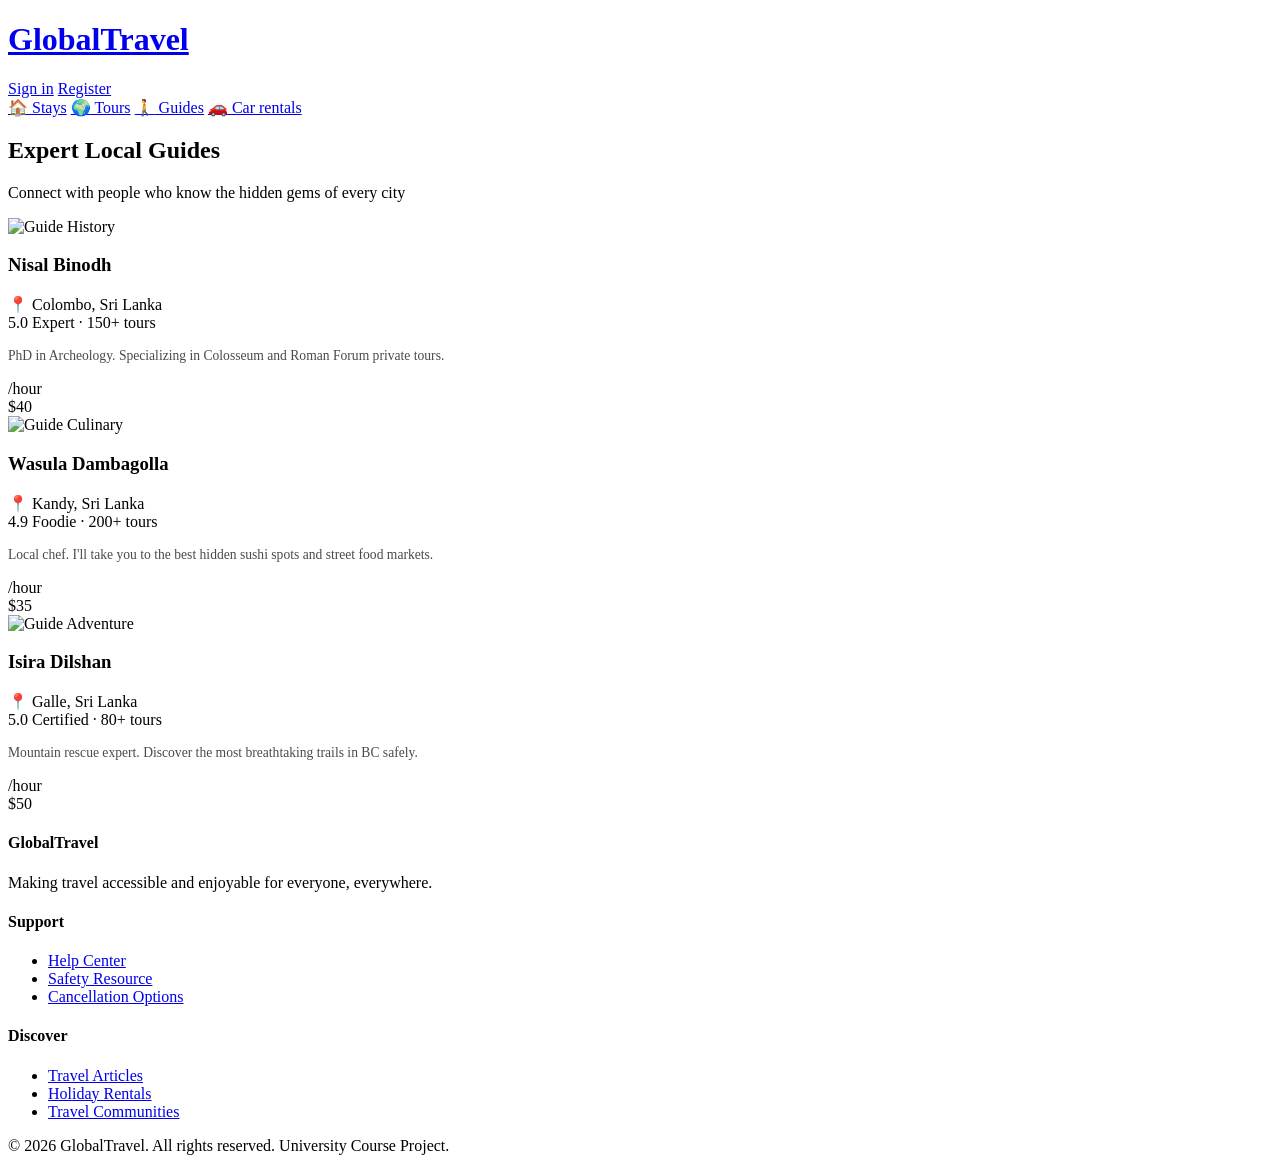
==== guides.html @ 6930b561 "Add files via upload" ====
<!DOCTYPE html>
<html lang="en">
<head>
    <meta charset="UTF-8">
    <meta name="viewport" content="width=device-width, initial-scale=1.0">
    <title>Guides | GlobalTravel</title>
    <link rel="stylesheet" href="css/style.css">
</head>
<body>
    <!-- Header -->
    <header>
        <div class="logo">
            <a href="index.html"><h1>GlobalTravel</h1></a>
        </div>
        <div class="auth-buttons" id="auth-section">
            <a href="login.html" class="btn btn-login">Sign in</a>
            <a href="#" class="btn btn-register">Register</a>
        </div>
    </header>

    <!-- Tab Navigation -->
    <nav class="tab-nav">
        <a href="index.html" class="tab-item"><span>🏠</span> Stays</a>
        <a href="tours.html" class="tab-item"><span>🌍</span> Tours</a>
        <a href="guides.html" class="tab-item"><span>🚶</span> Guides</a>
        <a href="rentals.html" class="tab-item"><span>🚗</span> Car rentals</a>
    </nav>

    <!-- Main Content -->
    <main>
        <div class="section-header">
            <h2>Expert Local Guides</h2>
            <p>Connect with people who know the hidden gems of every city</p>
        </div>

        <div class="card-grid">
            <!-- Guide 1: Nisal Binodh -->
            <div class="property-card" onclick="processBooking('Nisal Binodh - History Tour', '$40/hr')">
                <div class="card-image">
                    <img src="https://images.unsplash.com/photo-1590073242678-70ee3fc28e8e?auto=format&fit=crop&w=500&q=60" alt="Guide">
                    <span class="badge">History</span>
                </div>
                <div class="card-body">
                    <h3>Nisal Binodh</h3>
                    <div class="location">📍 Colombo, Sri Lanka</div>
                    <div class="rating">
                        <span class="score">5.0</span>
                        <span class="price-label">Expert · 150+ tours</span>
                    </div>
                    <p style="font-size: 0.85rem; color: #4a4a4a; margin: 1rem 0;">
                        PhD in Archeology. Specializing in Colosseum and Roman Forum private tours.
                    </p>
                    <div class="price-box">
                        <div class="price-label">/hour</div>
                        <div class="price-value">$40</div>
                    </div>
                </div>
            </div>

            <!-- Guide 2: Wasula Dambagolla -->
            <div class="property-card" onclick="processBooking('Yuki Tanaka - Food Tour', '$35/hr')">
                <div class="card-image">
                    <img src="https://media.licdn.com/dms/image/v2/D5603AQEu1gNucmecmg/profile-displayphoto-scale_400_400/B56ZohOH2PHAAg-/0/1761493942995?e=1771459200&v=beta&t=8StKLpQ9jtUzrZekeMFHHvMmvDOd04r_DJgXqZ7H4G4" alt="Guide">
                    <span class="badge">Culinary</span>
                </div>
                <div class="card-body">
                    <h3>Wasula Dambagolla</h3>
                    <div class="location">📍 Kandy, Sri Lanka</div>
                    <div class="rating">
                        <span class="score">4.9</span>
                        <span class="price-label">Foodie · 200+ tours</span>
                    </div>
                    <p style="font-size: 0.85rem; color: #4a4a4a; margin: 1rem 0;">
                        Local chef. I'll take you to the best hidden sushi spots and street food markets.
                    </p>
                    <div class="price-box">
                        <div class="price-label">/hour</div>
                        <div class="price-value">$35</div>
                    </div>
                </div>
            </div>

            <!-- Guide 3: John Smith -->
            <div class="property-card" onclick="processBooking('John Smith - Hiking Guide', '$50/hr')">
                <div class="card-image">
                    <img src="https://images.unsplash.com/photo-1506794778202-cad84cf45f1d?auto=format&fit=crop&w=500&q=60" alt="Guide">
                    <span class="badge">Adventure</span>
                </div>
                <div class="card-body">
                    <h3>Isira Dilshan</h3>
                    <div class="location">📍 Galle, Sri Lanka</div>
                    <div class="rating">
                        <span class="score">5.0</span>
                        <span class="price-label">Certified · 80+ tours</span>
                    </div>
                    <p style="font-size: 0.85rem; color: #4a4a4a; margin: 1rem 0;">
                        Mountain rescue expert. Discover the most breathtaking trails in BC safely.
                    </p>
                    <div class="price-box">
                        <div class="price-label">/hour</div>
                        <div class="price-value">$50</div>
                    </div>
                </div>
            </div>
        </div>
    </main>

    <!-- Footer -->
    <footer>
        <div class="footer-content">
            <div class="footer-col">
                <h4>GlobalTravel</h4>
                <p>Making travel accessible and enjoyable for everyone, everywhere.</p>
            </div>
            <div class="footer-col">
                <h4>Support</h4>
                <ul>
                    <li><a href="#">Help Center</a></li>
                    <li><a href="#">Safety Resource</a></li>
                    <li><a href="#">Cancellation Options</a></li>
                </ul>
            </div>
            <div class="footer-col">
                <h4>Discover</h4>
                <ul>
                    <li><a href="#">Travel Articles</a></li>
                    <li><a href="#">Holiday Rentals</a></li>
                    <li><a href="#">Travel Communities</a></li>
                </ul>
            </div>
        </div>
        <div class="footer-bottom">
            &copy; 2026 GlobalTravel. All rights reserved. University Course Project.
        </div>
    </footer>

    <script src="js/script.js"></script>
</body>
</html>
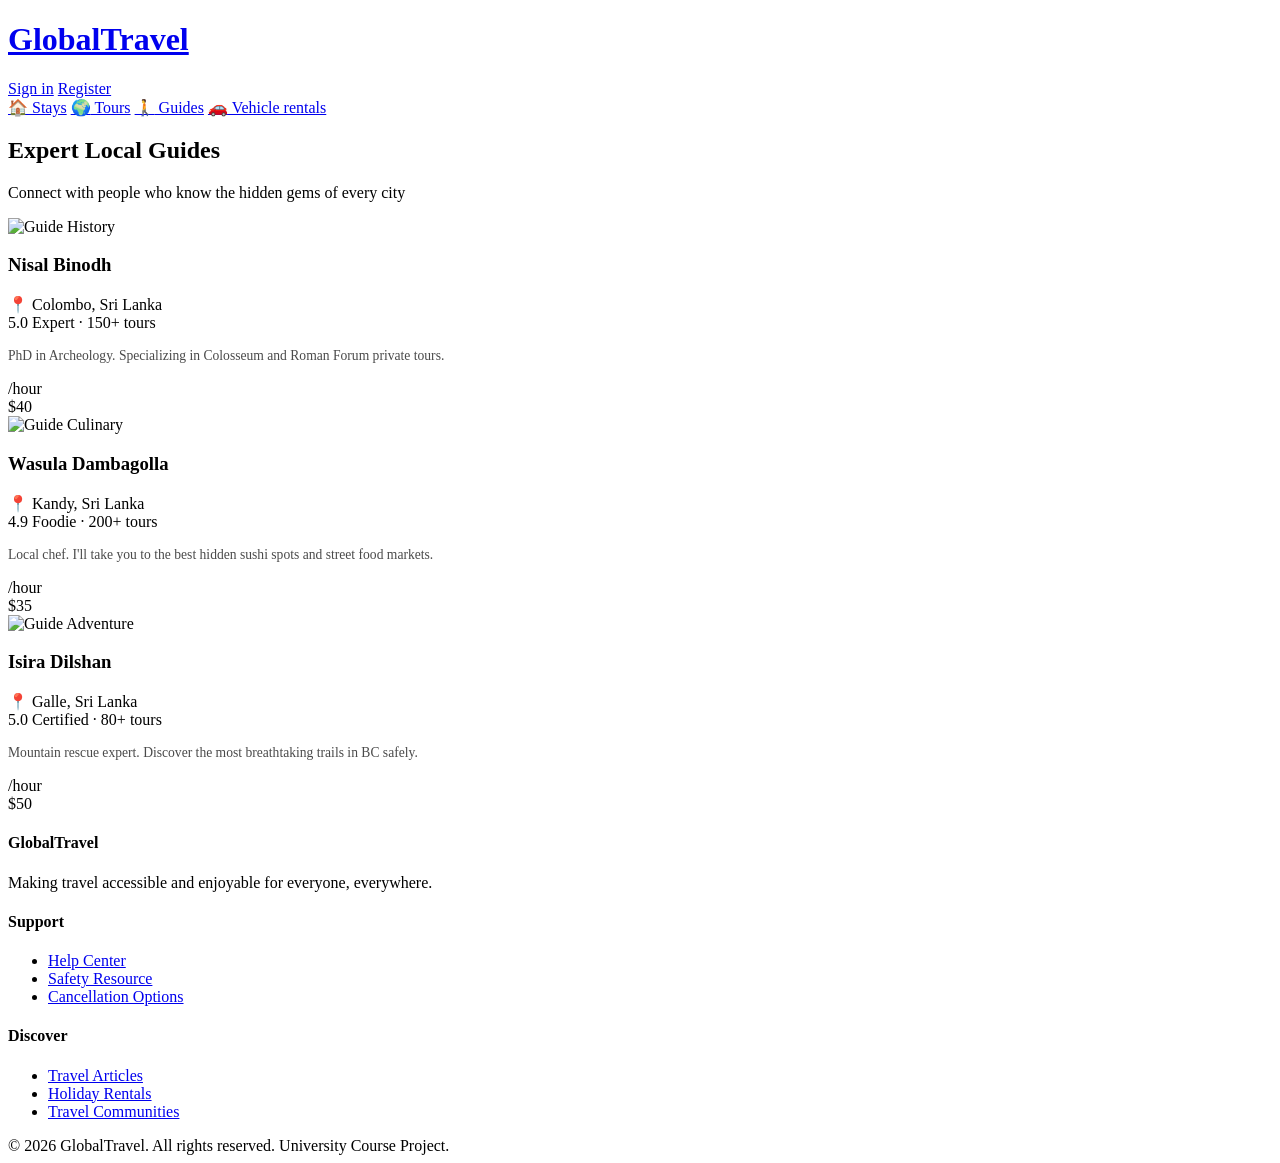
==== commit 4798cd38: "Update guides.html" ====
--- a/guides.html
+++ b/guides.html
@@ -23,7 +23,7 @@
         <a href="index.html" class="tab-item"><span>🏠</span> Stays</a>
         <a href="tours.html" class="tab-item"><span>🌍</span> Tours</a>
         <a href="guides.html" class="tab-item"><span>🚶</span> Guides</a>
-        <a href="rentals.html" class="tab-item"><span>🚗</span> Car rentals</a>
+        <a href="rentals.html" class="tab-item"><span>🚗</span> Vehicle rentals</a>
     </nav>
 
     <!-- Main Content -->
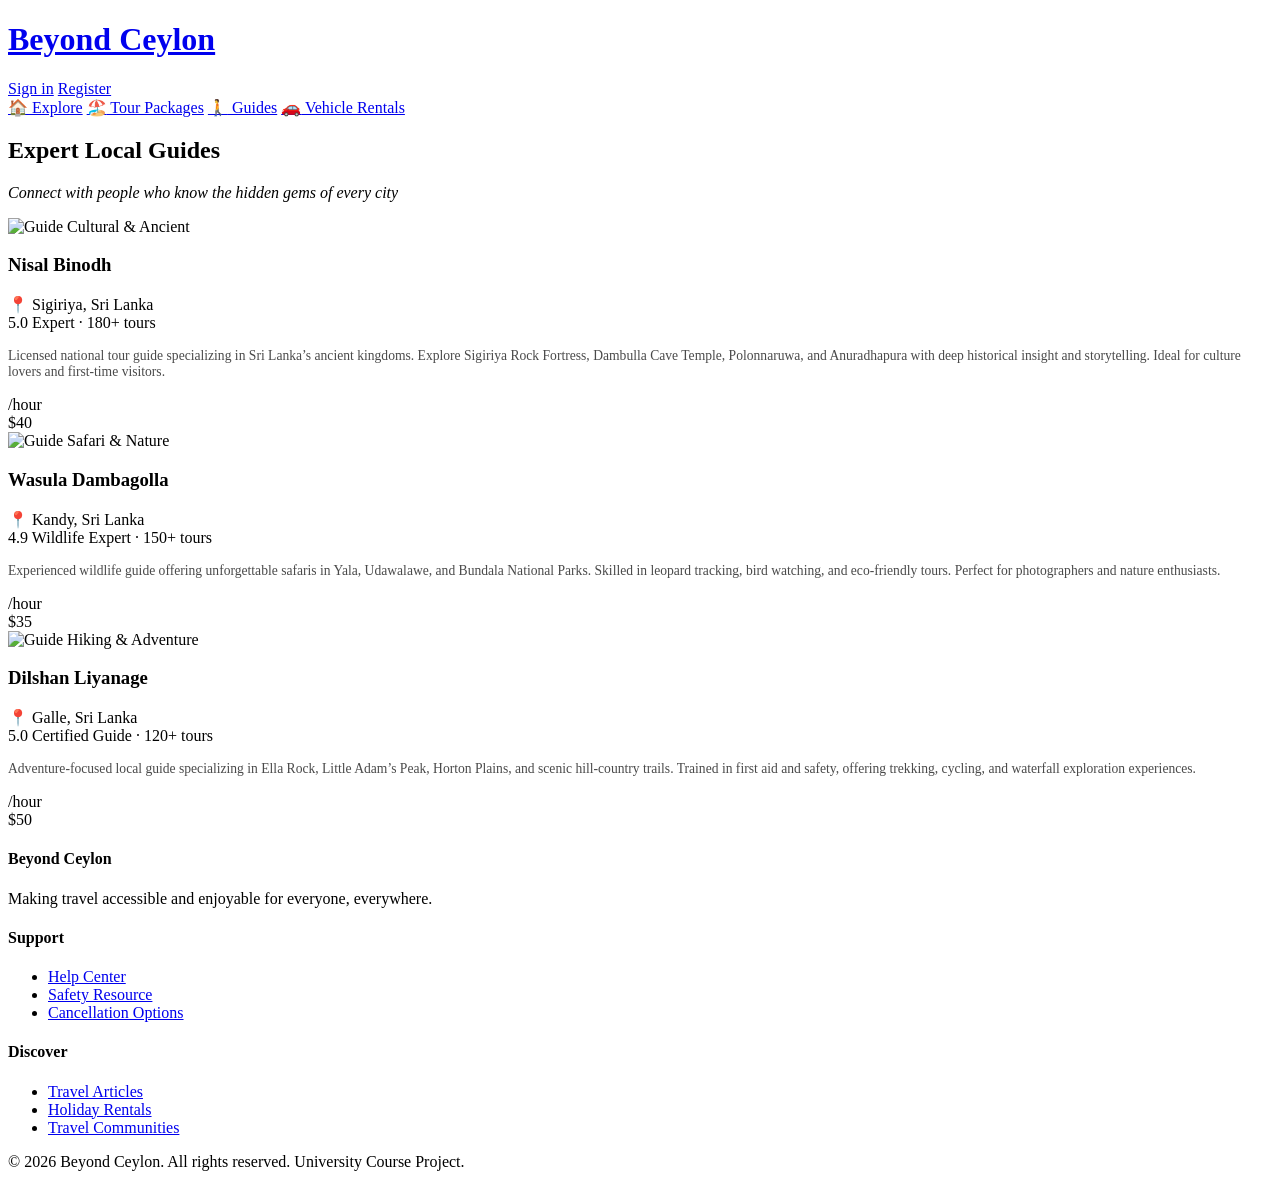
==== commit 09432055: "Add files via upload" ====
--- a/guides.html
+++ b/guides.html
@@ -3,52 +3,54 @@
 <head>
     <meta charset="UTF-8">
     <meta name="viewport" content="width=device-width, initial-scale=1.0">
-    <title>Guides | GlobalTravel</title>
+    <title>Beyond Ceylon | Book Your Next Adventure</title>
     <link rel="stylesheet" href="css/style.css">
 </head>
 <body>
     <!-- Header -->
     <header>
         <div class="logo">
-            <a href="index.html"><h1>GlobalTravel</h1></a>
+            <a href="index.html"><h1>Beyond Ceylon</h1></a>
         </div>
         <div class="auth-buttons" id="auth-section">
             <a href="login.html" class="btn btn-login">Sign in</a>
-            <a href="#" class="btn btn-register">Register</a>
+            <a href="register.html" class="btn btn-register">Register</a>
         </div>
     </header>
 
     <!-- Tab Navigation -->
     <nav class="tab-nav">
-        <a href="index.html" class="tab-item"><span>🏠</span> Stays</a>
-        <a href="tours.html" class="tab-item"><span>🌍</span> Tours</a>
+        <a href="index.html" class="tab-item"><span>🏠</span> Explore</a>
+        <a href="tours.html" class="tab-item"><span>🏖️</span> Tour Packages</a>
         <a href="guides.html" class="tab-item"><span>🚶</span> Guides</a>
-        <a href="rentals.html" class="tab-item"><span>🚗</span> Vehicle rentals</a>
+        <a href="rentals.html" class="tab-item"><span>🚗</span> Vehicle Rentals</a>
     </nav>
 
     <!-- Main Content -->
     <main>
         <div class="section-header">
             <h2>Expert Local Guides</h2>
-            <p>Connect with people who know the hidden gems of every city</p>
+            <p><i>Connect with people who know the hidden gems of every city</i></p>
         </div>
 
         <div class="card-grid">
             <!-- Guide 1: Nisal Binodh -->
             <div class="property-card" onclick="processBooking('Nisal Binodh - History Tour', '$40/hr')">
                 <div class="card-image">
-                    <img src="https://images.unsplash.com/photo-1590073242678-70ee3fc28e8e?auto=format&fit=crop&w=500&q=60" alt="Guide">
-                    <span class="badge">History</span>
+                    <img src="https://img.freepik.com/premium-photo/tourist-guide_693425-31878.jpg" alt="Guide">
+                    <span class="badge">Cultural & Ancient</span>
                 </div>
                 <div class="card-body">
                     <h3>Nisal Binodh</h3>
-                    <div class="location">📍 Colombo, Sri Lanka</div>
+                    <div class="location">📍 Sigiriya, Sri Lanka</div>
                     <div class="rating">
                         <span class="score">5.0</span>
-                        <span class="price-label">Expert · 150+ tours</span>
+                        <span class="price-label">Expert · 180+ tours</span>
                     </div>
                     <p style="font-size: 0.85rem; color: #4a4a4a; margin: 1rem 0;">
-                        PhD in Archeology. Specializing in Colosseum and Roman Forum private tours.
+                       Licensed national tour guide specializing in Sri Lanka’s ancient kingdoms.
+                        Explore Sigiriya Rock Fortress, Dambulla Cave Temple, Polonnaruwa, and Anuradhapura with deep historical insight and storytelling. 
+                        Ideal for culture lovers and first-time visitors.
                     </p>
                     <div class="price-box">
                         <div class="price-label">/hour</div>
@@ -58,20 +60,22 @@
             </div>
 
             <!-- Guide 2: Wasula Dambagolla -->
-            <div class="property-card" onclick="processBooking('Yuki Tanaka - Food Tour', '$35/hr')">
+            <div class="property-card" onclick="processBooking('Wasula Dambagolla - Food Tour', '$35/hr')">
                 <div class="card-image">
-                    <img src="https://media.licdn.com/dms/image/v2/D5603AQEu1gNucmecmg/profile-displayphoto-scale_400_400/B56ZohOH2PHAAg-/0/1761493942995?e=1771459200&v=beta&t=8StKLpQ9jtUzrZekeMFHHvMmvDOd04r_DJgXqZ7H4G4" alt="Guide">
-                    <span class="badge">Culinary</span>
+                    <img src="https://img.freepik.com/premium-photo/tour-guides-lead-travelers-memorable-journeys-sharing-cultural-insights-historical-facts-local-stories-generated-with-ai_130181-18098.jpg" alt="Guide">
+                    <span class="badge">Safari & Nature</span>
                 </div>
                 <div class="card-body">
                     <h3>Wasula Dambagolla</h3>
                     <div class="location">📍 Kandy, Sri Lanka</div>
                     <div class="rating">
                         <span class="score">4.9</span>
-                        <span class="price-label">Foodie · 200+ tours</span>
+                        <span class="price-label">Wildlife Expert · 150+ tours</span>
                     </div>
                     <p style="font-size: 0.85rem; color: #4a4a4a; margin: 1rem 0;">
-                        Local chef. I'll take you to the best hidden sushi spots and street food markets.
+                        Experienced wildlife guide offering unforgettable safaris in Yala, 
+                        Udawalawe, and Bundala National Parks. Skilled in leopard tracking,
+                         bird watching, and eco-friendly tours. Perfect for photographers and nature enthusiasts.
                     </p>
                     <div class="price-box">
                         <div class="price-label">/hour</div>
@@ -80,21 +84,23 @@
                 </div>
             </div>
 
-            <!-- Guide 3: John Smith -->
-            <div class="property-card" onclick="processBooking('John Smith - Hiking Guide', '$50/hr')">
+            <!-- Guide 3: Dilshan liyanage -->
+            <div class="property-card" onclick="processBooking('Dilshan Liyanage - Hiking Guide', '$50/hr')">
                 <div class="card-image">
-                    <img src="https://images.unsplash.com/photo-1506794778202-cad84cf45f1d?auto=format&fit=crop&w=500&q=60" alt="Guide">
-                    <span class="badge">Adventure</span>
+                    <img src="https://withlocals-com-res.cloudinary.com/image/upload/w_286,h_286,c_fill,g_faces,q_auto,dpr_3.0,f_auto/a64a9f50303e91a7b3dcd7cd8a0ed659" alt="Guide">
+                    <span class="badge">Hiking & Adventure</span>
                 </div>
                 <div class="card-body">
-                    <h3>Isira Dilshan</h3>
+                    <h3> Dilshan Liyanage </h3>
                     <div class="location">📍 Galle, Sri Lanka</div>
                     <div class="rating">
                         <span class="score">5.0</span>
-                        <span class="price-label">Certified · 80+ tours</span>
+                        <span class="price-label">Certified Guide · 120+ tours</span>
                     </div>
                     <p style="font-size: 0.85rem; color: #4a4a4a; margin: 1rem 0;">
-                        Mountain rescue expert. Discover the most breathtaking trails in BC safely.
+                        Adventure-focused local guide specializing in Ella Rock, Little Adam’s Peak,
+                         Horton Plains, and scenic hill-country trails. Trained in first aid and safety, 
+                         offering trekking, cycling, and waterfall exploration experiences.
                     </p>
                     <div class="price-box">
                         <div class="price-label">/hour</div>
@@ -109,7 +115,7 @@
     <footer>
         <div class="footer-content">
             <div class="footer-col">
-                <h4>GlobalTravel</h4>
+                <h4>Beyond Ceylon</h4>
                 <p>Making travel accessible and enjoyable for everyone, everywhere.</p>
             </div>
             <div class="footer-col">
@@ -130,7 +136,7 @@
             </div>
         </div>
         <div class="footer-bottom">
-            &copy; 2026 GlobalTravel. All rights reserved. University Course Project.
+            &copy; 2026 Beyond Ceylon. All rights reserved. University Course Project.
         </div>
     </footer>
 
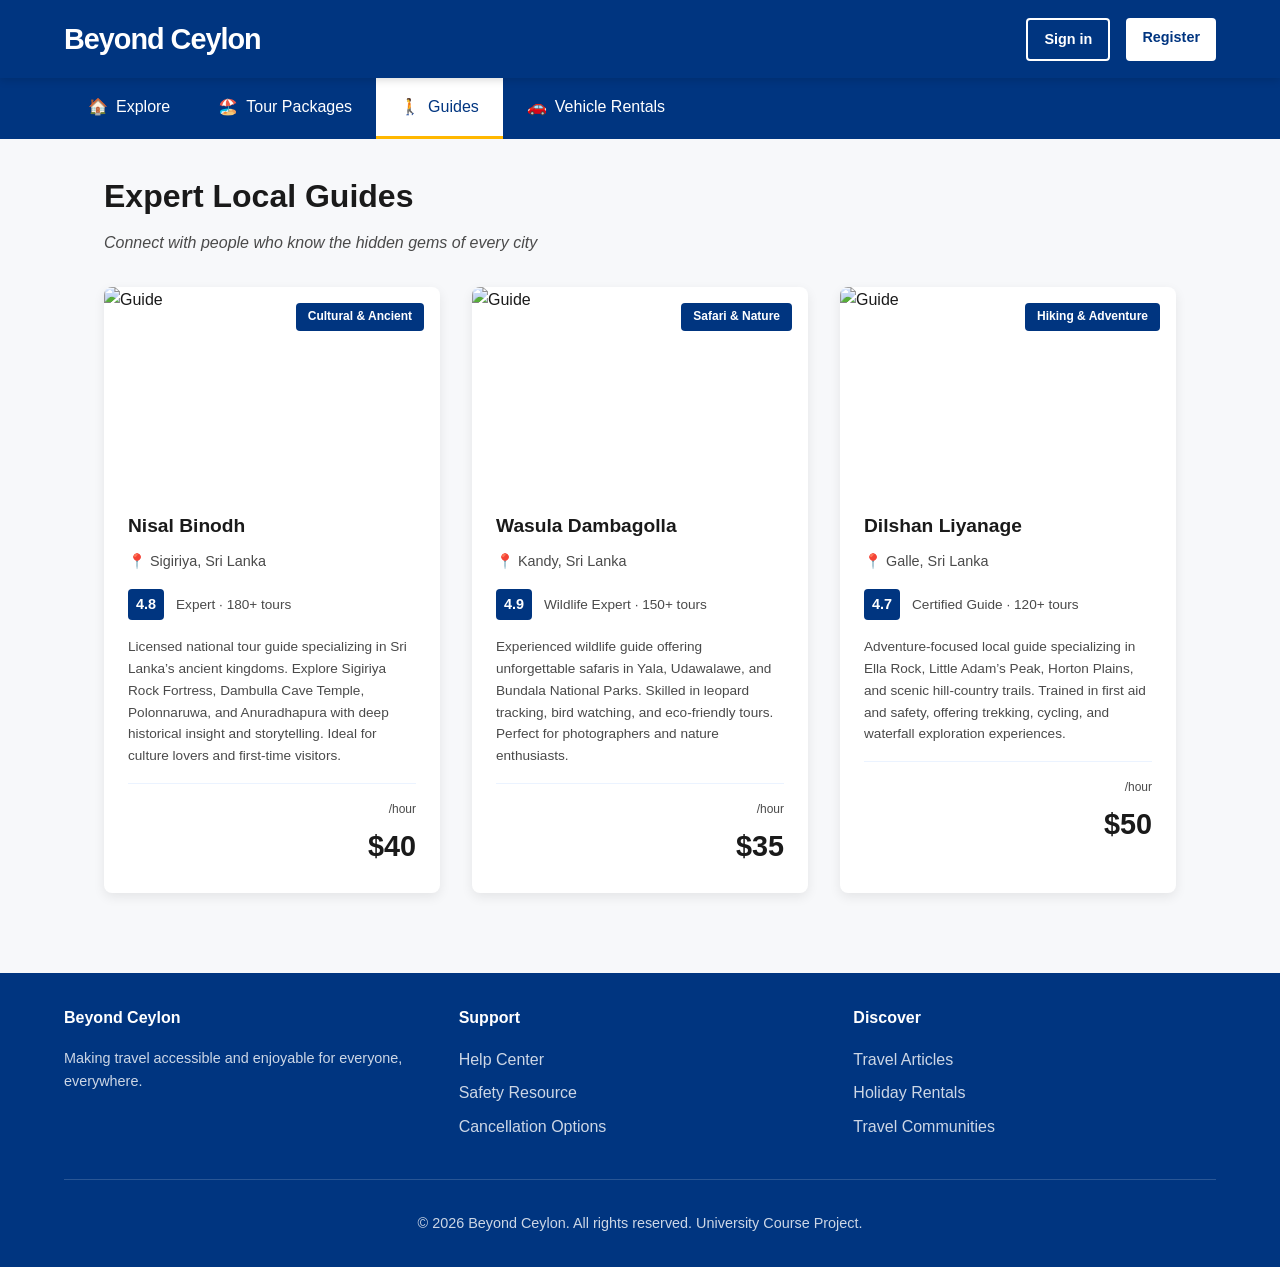
==== commit c1009d59: "Add files via upload" ====
--- a/guides.html
+++ b/guides.html
@@ -4,7 +4,7 @@
     <meta charset="UTF-8">
     <meta name="viewport" content="width=device-width, initial-scale=1.0">
     <title>Beyond Ceylon | Book Your Next Adventure</title>
-    <link rel="stylesheet" href="css/style.css">
+    <link rel="stylesheet" href="style.css">
 </head>
 <body>
     <!-- Header -->
@@ -44,7 +44,7 @@
                     <h3>Nisal Binodh</h3>
                     <div class="location">📍 Sigiriya, Sri Lanka</div>
                     <div class="rating">
-                        <span class="score">5.0</span>
+                        <span class="score">4.8</span>
                         <span class="price-label">Expert · 180+ tours</span>
                     </div>
                     <p style="font-size: 0.85rem; color: #4a4a4a; margin: 1rem 0;">
@@ -94,7 +94,7 @@
                     <h3> Dilshan Liyanage </h3>
                     <div class="location">📍 Galle, Sri Lanka</div>
                     <div class="rating">
-                        <span class="score">5.0</span>
+                        <span class="score">4.7</span>
                         <span class="price-label">Certified Guide · 120+ tours</span>
                     </div>
                     <p style="font-size: 0.85rem; color: #4a4a4a; margin: 1rem 0;">
@@ -140,6 +140,6 @@
         </div>
     </footer>
 
-    <script src="js/script.js"></script>
+    <script src="script.js"></script>
 </body>
 </html>
--- a/style.css
+++ b/style.css
@@ -0,0 +1,702 @@
+/* GlobalTravel - Simple CSS Styling */
+
+* {
+    margin: 0;
+    padding: 0;
+    box-sizing: border-box;
+}
+
+body {
+    font-family: 'Segoe UI', Tahoma, Geneva, Verdana, sans-serif;
+    background-color: #f7f8fa;
+    color: #1a1a1a;
+    line-height: 1.6;
+}
+
+/* Header Styling */
+header {
+    background-color: #003580;
+    padding: 1rem 5%;
+    display: flex;
+    justify-content: space-between;
+    align-items: center;
+    position: sticky;
+    top: 0;
+    z-index: 1000;
+    box-shadow: 0 2px 8px rgba(0, 0, 0, 0.15);
+}
+
+.logo h1 {
+    color: white;
+    font-size: 1.8rem;
+    letter-spacing: -1px;
+}
+
+.logo a {
+    text-decoration: none;
+    color: white;
+}
+
+.auth-buttons {
+    display: flex;
+    gap: 1rem;
+}
+
+.btn {
+    padding: 0.5rem 1rem;
+    border-radius: 4px;
+    text-decoration: none;
+    font-weight: 600;
+    font-size: 0.9rem;
+    border: none;
+    cursor: pointer;
+    transition: all 0.3s ease;
+}
+
+.btn-login {
+    background-color: transparent;
+    color: white;
+    border: 2px solid white;
+}
+
+.btn-login:hover {
+    background-color: white;
+    color: #003580;
+}
+
+.btn-register {
+    background-color: white;
+    color: #003580;
+}
+
+.btn-register:hover {
+    background-color: #f0f0f0;
+}
+
+/* Tab Navigation */
+.tab-nav {
+    background-color: #003580;
+    display: flex;
+    gap: 0;
+    padding: 0 5%;
+}
+
+.tab-item {
+    color: white;
+    padding: 1rem 1.5rem;
+    text-decoration: none;
+    display: flex;
+    align-items: center;
+    gap: 0.5rem;
+    transition: background-color 0.3s ease;
+    border-bottom: 3px solid transparent;
+}
+
+.tab-item:hover {
+    background-color: rgba(255, 255, 255, 0.1);
+}
+
+.tab-item.active {
+    background-color: white;
+    color: #003580;
+    border-bottom: 3px solid #ffb700;
+}
+
+/* Hero Section */
+.hero {
+    background: linear-gradient(135deg, #003580 0%, #0052cc 100%);
+    color: white;
+    padding: 3rem 5%;
+    text-align: center;
+}
+
+.hero h2 {
+    font-size: 2.5rem;
+    margin-bottom: 0.5rem;
+}
+
+.hero p {
+    font-size: 1.1rem;
+    opacity: 0.9;
+}
+
+/* Search Box */
+.search-box {
+    background-color: #ffb700;
+    padding: 1.5rem 5%;
+    margin-top: -2rem;
+    position: relative;
+    z-index: 10;
+    display: flex;
+    gap: 1rem;
+    flex-wrap: wrap;
+    align-items: center;
+    justify-content: center;
+}
+
+.search-input-group {
+    display: flex;
+    align-items: center;
+    gap: 0.5rem;
+    background-color: white;
+    padding: 0.75rem 1rem;
+    border-radius: 4px;
+    flex: 1;
+    min-width: 200px;
+}
+
+.search-input-group input {
+    border: none;
+    outline: none;
+    flex: 1;
+    font-size: 1rem;
+}
+
+.search-btn {
+    background-color: #003580;
+    color: white;
+    padding: 0.75rem 2rem;
+    border: none;
+    border-radius: 4px;
+    font-weight: 600;
+    cursor: pointer;
+    transition: background-color 0.3s ease;
+}
+
+.search-btn:hover {
+    background-color: #002147;
+}
+
+/* Main Content */
+main {
+    max-width: 1200px;
+    margin: 0 auto;
+    padding: 2rem 5%;
+}
+
+.section-header {
+    margin-bottom: 2rem;
+}
+
+.section-header h2 {
+    font-size: 2rem;
+    color: #1a1a1a;
+    margin-bottom: 0.5rem;
+}
+
+.section-header p {
+    color: #4a4a4a;
+    font-size: 1rem;
+}
+
+/* Card Grid */
+.card-grid {
+    display: grid;
+    grid-template-columns: repeat(auto-fit, minmax(300px, 1fr));
+    gap: 2rem;
+}
+
+.property-card {
+    background-color: white;
+    border-radius: 8px;
+    overflow: hidden;
+    box-shadow: 0 4px 12px rgba(0, 0, 0, 0.08);
+    transition: all 0.3s ease;
+    cursor: pointer;
+}
+
+.property-card:hover {
+    box-shadow: 0 8px 20px rgba(0, 0, 0, 0.12);
+    transform: translateY(-5px);
+}
+
+.card-image {
+    position: relative;
+    overflow: hidden;
+    height: 200px;
+}
+
+.card-image img {
+    width: 100%;
+    height: 100%;
+    object-fit: cover;
+    transition: transform 0.3s ease;
+}
+
+.property-card:hover .card-image img {
+    transform: scale(1.05);
+}
+
+.badge {
+    position: absolute;
+    top: 1rem;
+    right: 1rem;
+    background-color: #003580;
+    color: white;
+    padding: 0.25rem 0.75rem;
+    border-radius: 4px;
+    font-size: 0.75rem;
+    font-weight: bold;
+}
+
+.card-body {
+    padding: 1.5rem;
+}
+
+.card-body h3 {
+    font-size: 1.2rem;
+    margin-bottom: 0.5rem;
+    color: #1a1a1a;
+}
+
+.location {
+    font-size: 0.9rem;
+    color: #4a4a4a;
+    margin-bottom: 1rem;
+}
+
+.rating {
+    display: flex;
+    align-items: center;
+    gap: 0.75rem;
+    margin-bottom: 1rem;
+}
+
+.score {
+    background-color: #003580;
+    color: white;
+    padding: 0.25rem 0.5rem;
+    border-radius: 4px;
+    font-weight: bold;
+    font-size: 0.9rem;
+}
+
+.price-label {
+    font-size: 0.85rem;
+    color: #4a4a4a;
+}
+
+.price-box {
+    text-align: right;
+    padding-top: 1rem;
+    border-top: 1px solid #ebf3ff;
+}
+
+.price-box .price-label {
+    display: block;
+    font-size: 0.75rem;
+    color: #4a4a4a;
+    margin-bottom: 0.25rem;
+}
+
+.price-value {
+    font-size: 1.8rem;
+    font-weight: bold;
+    color: #1a1a1a;
+}
+
+/* Footer */
+footer {
+    background-color: #003580;
+    color: white;
+    margin-top: 3rem;
+    padding: 2rem 5%;
+}
+
+.footer-content {
+    max-width: 1200px;
+    margin: 0 auto;
+    display: grid;
+    grid-template-columns: repeat(auto-fit, minmax(250px, 1fr));
+    gap: 2rem;
+    margin-bottom: 2rem;
+}
+
+.footer-col h4 {
+    margin-bottom: 1rem;
+    font-size: 1rem;
+}
+
+.footer-col p {
+    font-size: 0.9rem;
+    opacity: 0.8;
+    line-height: 1.6;
+}
+
+.footer-col ul {
+    list-style: none;
+}
+
+.footer-col ul li {
+    margin-bottom: 0.5rem;
+}
+
+.footer-col ul li a {
+    color: white;
+    text-decoration: none;
+    opacity: 0.8;
+    transition: opacity 0.3s ease;
+}
+
+.footer-col ul li a:hover {
+    opacity: 1;
+}
+
+.footer-bottom {
+    max-width: 1200px;
+    margin: 0 auto;
+    border-top: 1px solid rgba(255, 255, 255, 0.2);
+    padding-top: 2rem;
+    text-align: center;
+    font-size: 0.9rem;
+    opacity: 0.8;
+}
+
+/* Login Page Styling */
+.login-container {
+    min-height: 100vh;
+    display: flex;
+    flex-direction: column;
+}
+
+.login-content {
+    flex: 1;
+    display: flex;
+    align-items: center;
+    justify-content: center;
+    padding: 2rem;
+}
+
+.login-box {
+    background-color: white;
+    border-radius: 8px;
+    box-shadow: 0 4px 12px rgba(0, 0, 0, 0.1);
+    padding: 2rem;
+    width: 100%;
+    max-width: 400px;
+}
+
+.login-box h2 {
+    font-size: 1.8rem;
+    margin-bottom: 0.5rem;
+    text-align: center;
+    color: #1a1a1a;
+}
+
+.login-box p {
+    text-align: center;
+    color: #4a4a4a;
+    font-size: 0.9rem;
+    margin-bottom: 2rem;
+}
+
+.form-group {
+    margin-bottom: 1.5rem;
+}
+
+.form-group label {
+    display: block;
+    font-weight: 600;
+    color: #1a1a1a;
+    margin-bottom: 0.5rem;
+    font-size: 0.9rem;
+}
+
+.form-group input {
+    width: 100%;
+    padding: 0.75rem;
+    border: 1px solid #ddd;
+    border-radius: 4px;
+    font-size: 1rem;
+    transition: border-color 0.3s ease;
+}
+
+.form-group input:focus {
+    outline: none;
+    border-color: #003580;
+    box-shadow: 0 0 0 3px rgba(0, 53, 128, 0.1);
+}
+
+.login-btn {
+    width: 100%;
+    padding: 0.75rem;
+    background-color: #003580;
+    color: white;
+    border: none;
+    border-radius: 4px;
+    font-weight: 600;
+    font-size: 1rem;
+    cursor: pointer;
+    transition: background-color 0.3s ease;
+}
+
+.login-btn:hover {
+    background-color: #002147;
+}
+
+.login-message {
+    margin-top: 1rem;
+    padding: 1rem;
+    border-radius: 4px;
+    text-align: center;
+    font-size: 0.9rem;
+    display: none;
+}
+
+.login-message.show {
+    display: block;
+}
+
+.login-message.success {
+    background-color: #e8f5e9;
+    color: #2e7d32;
+    border: 1px solid #c8e6c9;
+}
+
+.login-message.error {
+    background-color: #ffebee;
+    color: #d32f2f;
+    border: 1px solid #ffcdd2;
+}
+
+.demo-credentials {
+    margin-top: 1.5rem;
+    padding: 1rem;
+    background-color: #f5f5f5;
+    border: 1px dashed #ddd;
+    border-radius: 4px;
+    font-size: 0.85rem;
+}
+
+.demo-credentials strong {
+    display: block;
+    margin-bottom: 0.5rem;
+    color: #1a1a1a;
+}
+
+.demo-credentials div {
+    color: #4a4a4a;
+    margin-bottom: 0.25rem;
+}
+
+.demo-credentials code {
+    background-color: #e0e0e0;
+    padding: 0.2rem 0.4rem;
+    border-radius: 2px;
+    font-family: 'Courier New', monospace;
+}
+
+.register-link {
+    margin-top: 1.5rem;
+    text-align: center;
+    font-size: 0.9rem;
+    color: #4a4a4a;
+}
+
+.register-link a {
+    color: #003580;
+    text-decoration: none;
+    font-weight: 600;
+}
+
+.register-link a:hover {
+    text-decoration: underline;
+}
+
+/* Responsive Design */
+@media (max-width: 768px) {
+    header {
+        flex-direction: column;
+        gap: 1rem;
+        padding: 1rem 3%;
+    }
+
+    .tab-nav {
+        flex-wrap: wrap;
+        padding: 0 3%;
+    }
+
+    .tab-item {
+        padding: 0.75rem 1rem;
+        font-size: 0.9rem;
+    }
+
+    .hero {
+        padding: 2rem 3%;
+    }
+
+    .hero h2 {
+        font-size: 1.8rem;
+    }
+
+    .search-box {
+        flex-direction: column;
+        padding: 1rem 3%;
+        margin-top: -1.5rem;
+    }
+
+    .search-input-group {
+        width: 100%;
+    }
+
+    .search-btn {
+        width: 100%;
+    }
+
+    main {
+        padding: 1.5rem 3%;
+    }
+
+    .card-grid {
+        grid-template-columns: 1fr;
+    }
+
+    .footer-content {
+        grid-template-columns: 1fr;
+    }
+
+    .login-box {
+        padding: 1.5rem;
+    }
+}
+
+
+.register-container {
+    width: 100%;
+    max-width: 400px;
+    padding: 20px;
+}
+
+.header-logo {
+    text-align: center;
+    margin-bottom: 30px;
+    color: #003580; /* Blue from your header */
+}
+.header-logo a {
+    text-decoration: none;
+    color: #003580;
+}
+
+.header-logo span {
+    font-weight: bold;
+}
+
+.register-form {
+    background: #fff;
+    padding: 40px;
+    border-radius: 8px;
+    box-shadow: 0 4px 15px rgba(0,0,0,0.1);
+    border-top: 5px solid #FFB703; /* Yellow from your search bar */
+}
+
+.register-form h2 {
+    margin-bottom: 10px;
+    color: #333;
+}
+
+.register-form p {
+    font-size: 0.9rem;
+    color: #666;
+    margin-bottom: 25px;
+}
+
+.input-group {
+    margin-bottom: 15px;
+    text-align: left;
+}
+
+.input-group label {
+    display: block;
+    font-size: 0.85rem;
+    margin-bottom: 5px;
+    font-weight: 600;
+}
+
+.input-group input {
+    width: 100%;
+    padding: 12px;
+    border: 1px solid #ddd;
+    border-radius: 4px;
+    outline: none;
+}
+
+.input-group input:focus {
+    border-color: #003580;
+}
+
+.register-btn {
+    width: 100%;
+    padding: 12px;
+    background-color: #003580;
+    color: white;
+    border: none;
+    border-radius: 4px;
+    font-weight: bold;
+    cursor: pointer;
+    transition: background 0.3s;
+    margin-top: 10px;
+}
+
+.register-btn:hover {
+    background-color: #00265a;
+}
+
+.login-link {
+    margin-top: 20px;
+    text-align: center;
+}
+
+.login-link a {
+    color: #003580;
+    text-decoration: none;
+    font-weight: bold;
+}
+/*-*/
+.confirmation-card {
+    max-width: 500px;
+    margin: 50px auto;
+    background: white;
+    border-radius: 12px;
+    box-shadow: 0 10px 30px rgba(0,0,0,0.1);
+    overflow: hidden;
+    text-align: center;
+    font-family: Arial, sans-serif;
+}
+
+.status-header {
+    background-color: #27ae60;
+    color: white;
+    padding: 30px;
+}
+
+.check-icon {
+    font-size: 50px;
+    display: block;
+    margin-bottom: 10px;
+}
+
+.message-body {
+    padding: 40px;
+    line-height: 1.6;
+}
+
+.details-box {
+    background: #f8f9fa;
+    border: 1px solid #eee;
+    padding: 15px;
+    margin: 20px 0;
+    border-radius: 8px;
+}
+
+
+
+.btn-primary { 
+    background: #d35400; 
+    color: white; 
+    padding: 12px 30px; 
+    margin: 5px;
+    margin-bottom: 10px;
+    text-decoration: none; 
+    border-radius: 5px; 
+    
+}
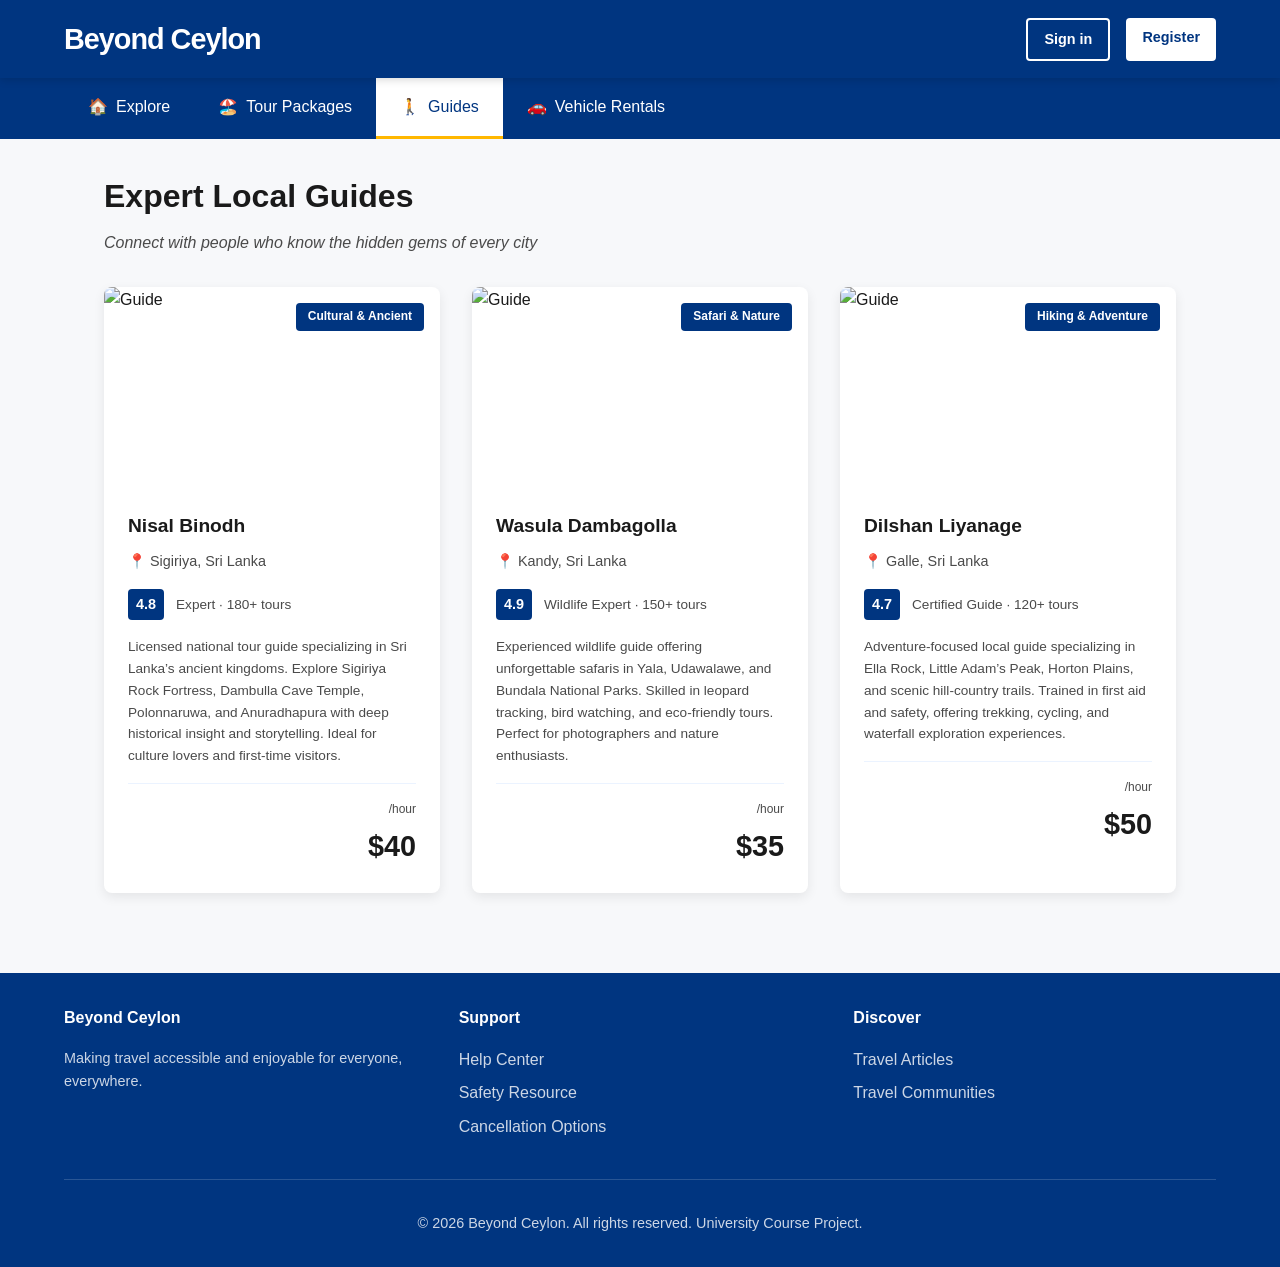
==== commit d4a414e6: "Latest version" ====
--- a/guides.html
+++ b/guides.html
@@ -121,17 +121,16 @@
             <div class="footer-col">
                 <h4>Support</h4>
                 <ul>
-                    <li><a href="#">Help Center</a></li>
-                    <li><a href="#">Safety Resource</a></li>
+                    <li><a href="https://www.sltda.gov.lk/en/contact">Help Center</a></li>
+                    <li><a href="https://www.gov.uk/foreign-travel-advice/sri-lanka/safety-and-security">Safety Resource</a></li>
                     <li><a href="#">Cancellation Options</a></li>
                 </ul>
             </div>
             <div class="footer-col">
                 <h4>Discover</h4>
                 <ul>
-                    <li><a href="#">Travel Articles</a></li>
-                    <li><a href="#">Holiday Rentals</a></li>
-                    <li><a href="#">Travel Communities</a></li>
+                    <li><a href="https://www.sltda.gov.lk/en/tourist-attractions">Travel Articles</a></li>
+                    <li><a href="https://www.facebook.com/groups/TourismSrilanka/">Travel Communities</a></li>
                 </ul>
             </div>
         </div>
--- a/style.css
+++ b/style.css
@@ -570,8 +570,10 @@
 .header-logo {
     text-align: center;
     margin-bottom: 30px;
-    color: #003580; /* Blue from your header */
-}
+    color: #003580;
+    /* Blue from your header */
+}
+
 .header-logo a {
     text-decoration: none;
     color: #003580;
@@ -585,8 +587,9 @@
     background: #fff;
     padding: 40px;
     border-radius: 8px;
-    box-shadow: 0 4px 15px rgba(0,0,0,0.1);
-    border-top: 5px solid #FFB703; /* Yellow from your search bar */
+    box-shadow: 0 4px 15px rgba(0, 0, 0, 0.1);
+    border-top: 5px solid #FFB703;
+    /* Yellow from your search bar */
 }
 
 .register-form h2 {
@@ -651,36 +654,9 @@
     text-decoration: none;
     font-weight: bold;
 }
-/*-*/
-.confirmation-card {
-    max-width: 500px;
-    margin: 50px auto;
-    background: white;
-    border-radius: 12px;
-    box-shadow: 0 10px 30px rgba(0,0,0,0.1);
-    overflow: hidden;
-    text-align: center;
-    font-family: Arial, sans-serif;
-}
-
-.status-header {
-    background-color: #27ae60;
-    color: white;
-    padding: 30px;
-}
-
-.check-icon {
-    font-size: 50px;
-    display: block;
-    margin-bottom: 10px;
-}
-
-.message-body {
-    padding: 40px;
-    line-height: 1.6;
-}
-
-.details-box {
+
+
+#display-title {
     background: #f8f9fa;
     border: 1px solid #eee;
     padding: 15px;
@@ -688,15 +664,110 @@
     border-radius: 8px;
 }
 
-
-
-.btn-primary { 
-    background: #d35400; 
-    color: white; 
-    padding: 12px 30px; 
-    margin: 5px;
+.booking {
+    font-family: 'Segoe UI', Tahoma, Geneva, Verdana, sans-serif;
+    background-color: #f4f7f6;
+    margin: 0;
+}
+
+.booking-navbar {
+    background-color: #003580;
+    padding: 15px 50px;
+    color: white;
+    font-weight: bold;
+    font-size: 24px;
+}
+.booking-container {
+    display: flex;
+    justify-content: center;
+    align-items: center;
+    min-height: 80vh;
+}
+.booking-logo a {
+    text-decoration: none;
+    color: white;
+}
+
+
+.booking-card {
+    background: white;
+    width: 450px;
+    border-radius: 10px;
+    box-shadow: 0 4px 15px rgba(0, 0, 0, 0.1);
+    overflow: hidden;
+    animation: fadeIn 0.3s ease-in;
+}
+
+.booking-card-header {
+    background-color: #28a745;
+    color: white;
+    text-align: center;
+    padding: 20px;
+}
+
+.booking-card-header.blue {
+    background-color: #003580;
+}
+
+.booking-checkmark {
+    font-size: 40px;
+    display: block;
+}
+
+.booking-card-body {
+    padding: 30px;
+    text-align: center;
+}
+
+.booking-package-name { color: #d35400; font-size: 22px; margin: 10px 0; }
+
+.booking-info-box {
+    background: #f8f9fa;
+    padding: 15px;
+    border-radius: 5px;
+    margin: 20px 0;
+}
+
+.booking-input, textarea {
+    width: 100%;
+    padding: 10px;
+    margin-top: 5px;
+    border: 1px solid #ddd;
+    border-radius: 4px;
+    box-sizing: border-box;
+}
+
+
+
+.booking-form-group {
+    text-align: left;
+    margin-bottom: 15px;
+}
+
+
+.booking-btn-group {
+    display: flex;
+    gap: 10px;
+    margin-top: 20px;
+}
+
+.booking-btn {
+    flex: 1;
+    padding: 12px;
+    border: none;
+    border-radius: 5px;
+    cursor: pointer;
+    font-weight: bold;
     margin-bottom: 10px;
-    text-decoration: none; 
-    border-radius: 5px; 
-    
-}
+}
+
+.primary {
+    background-color: #d35400;
+    color: white;
+}
+
+.secondary {
+    background-color: #e0e0e0;
+    color: #333;
+}
+
